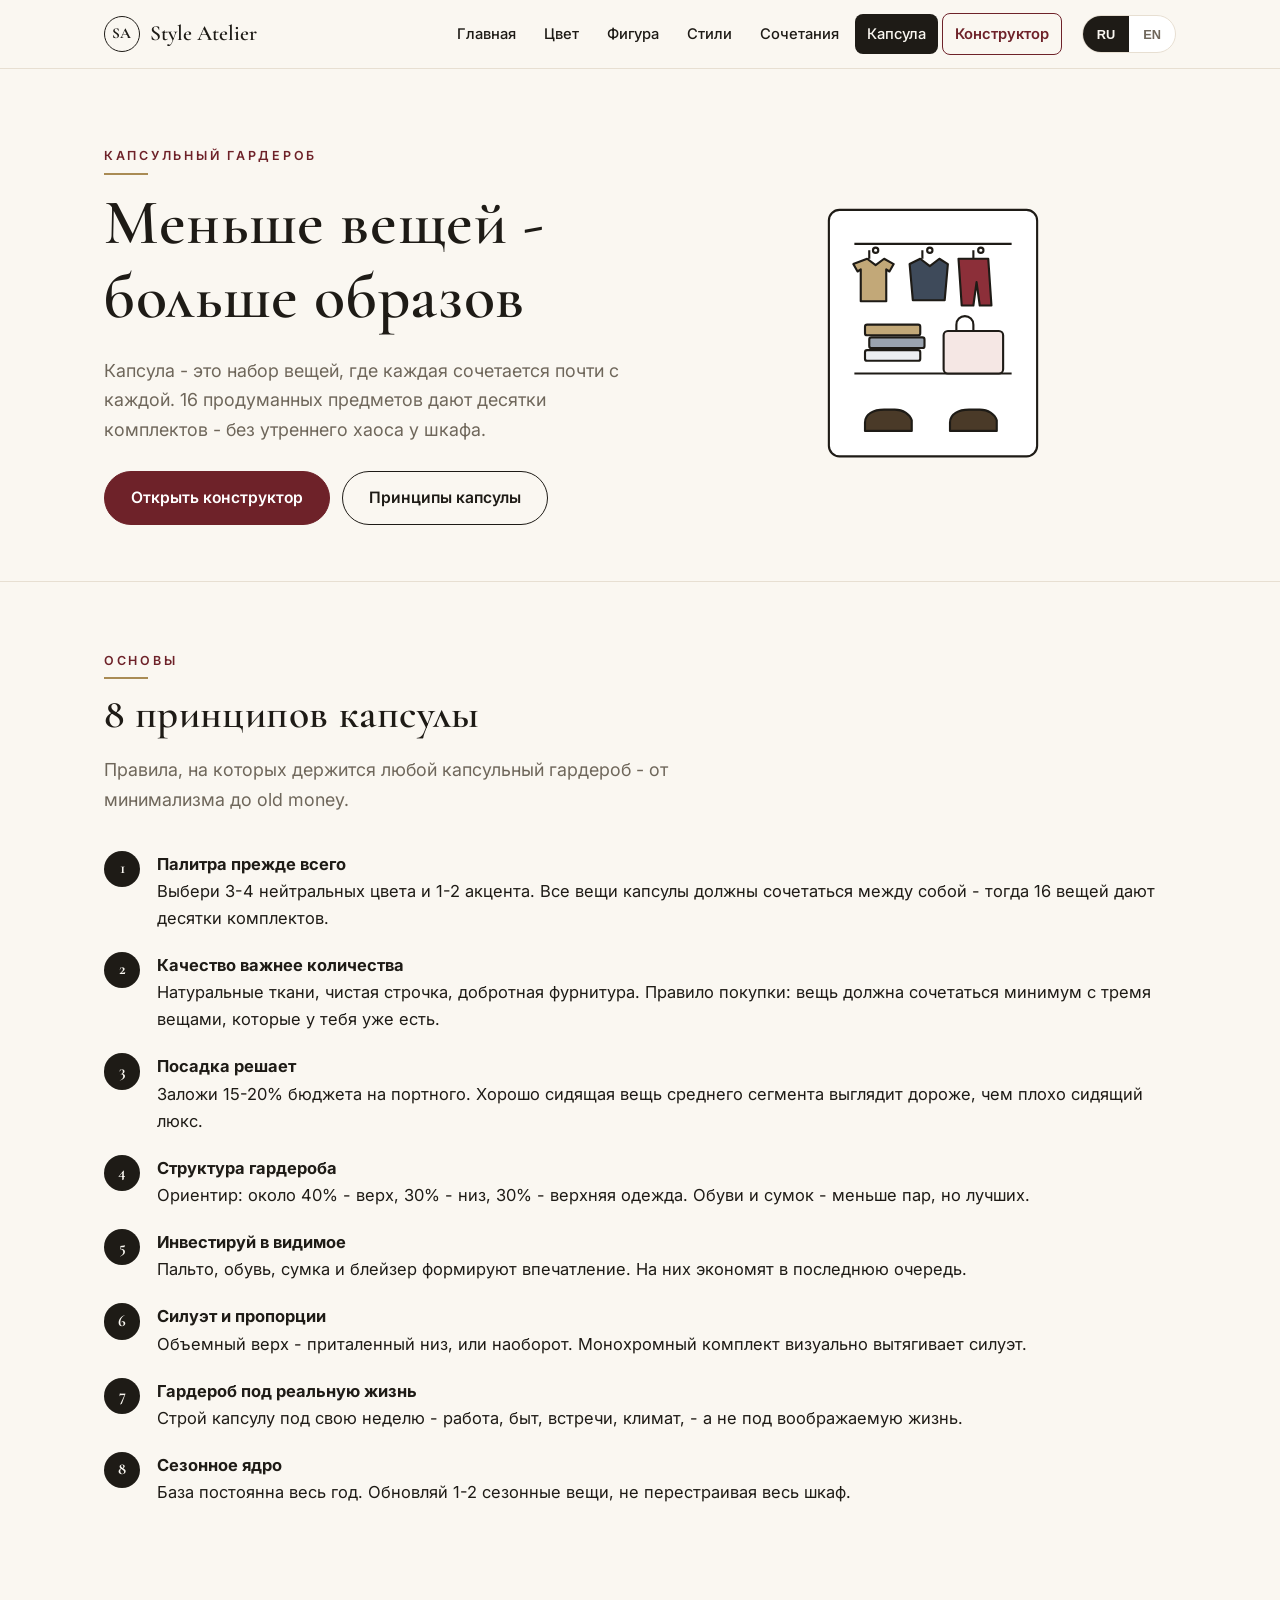
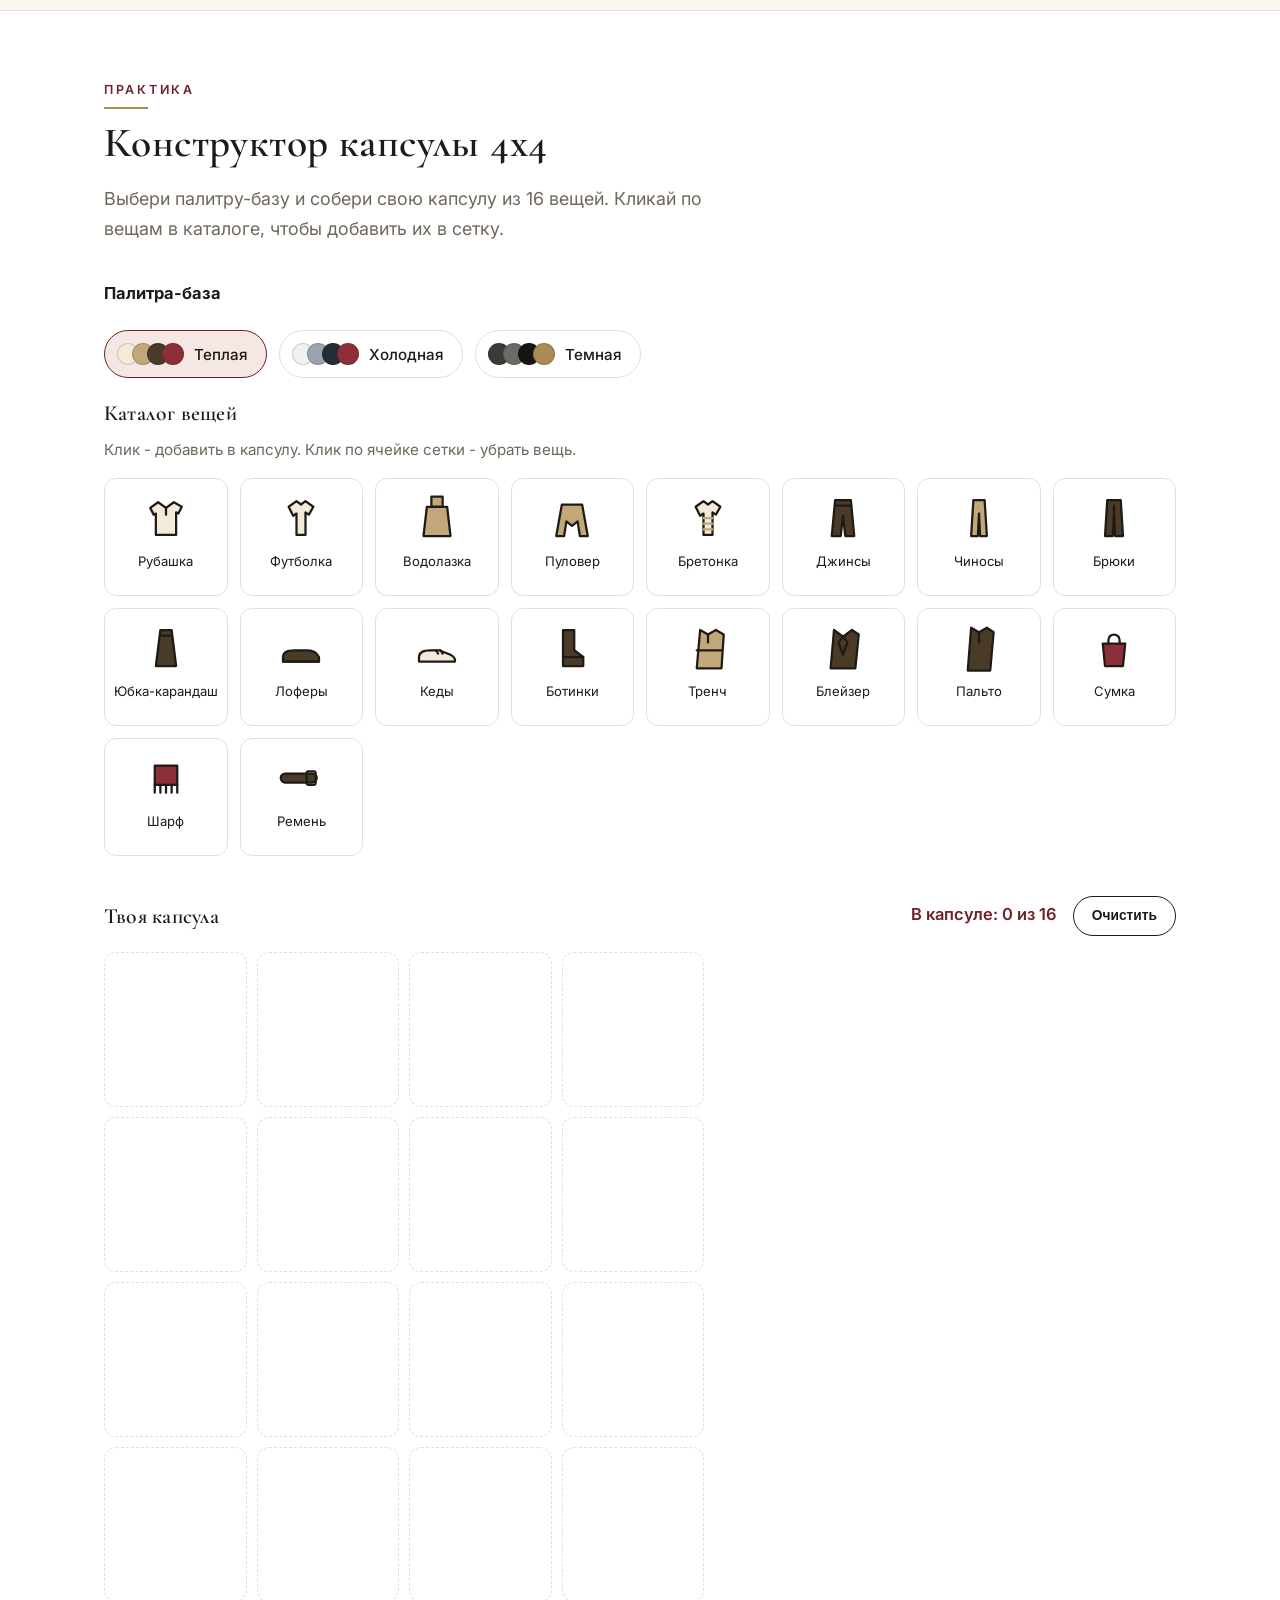
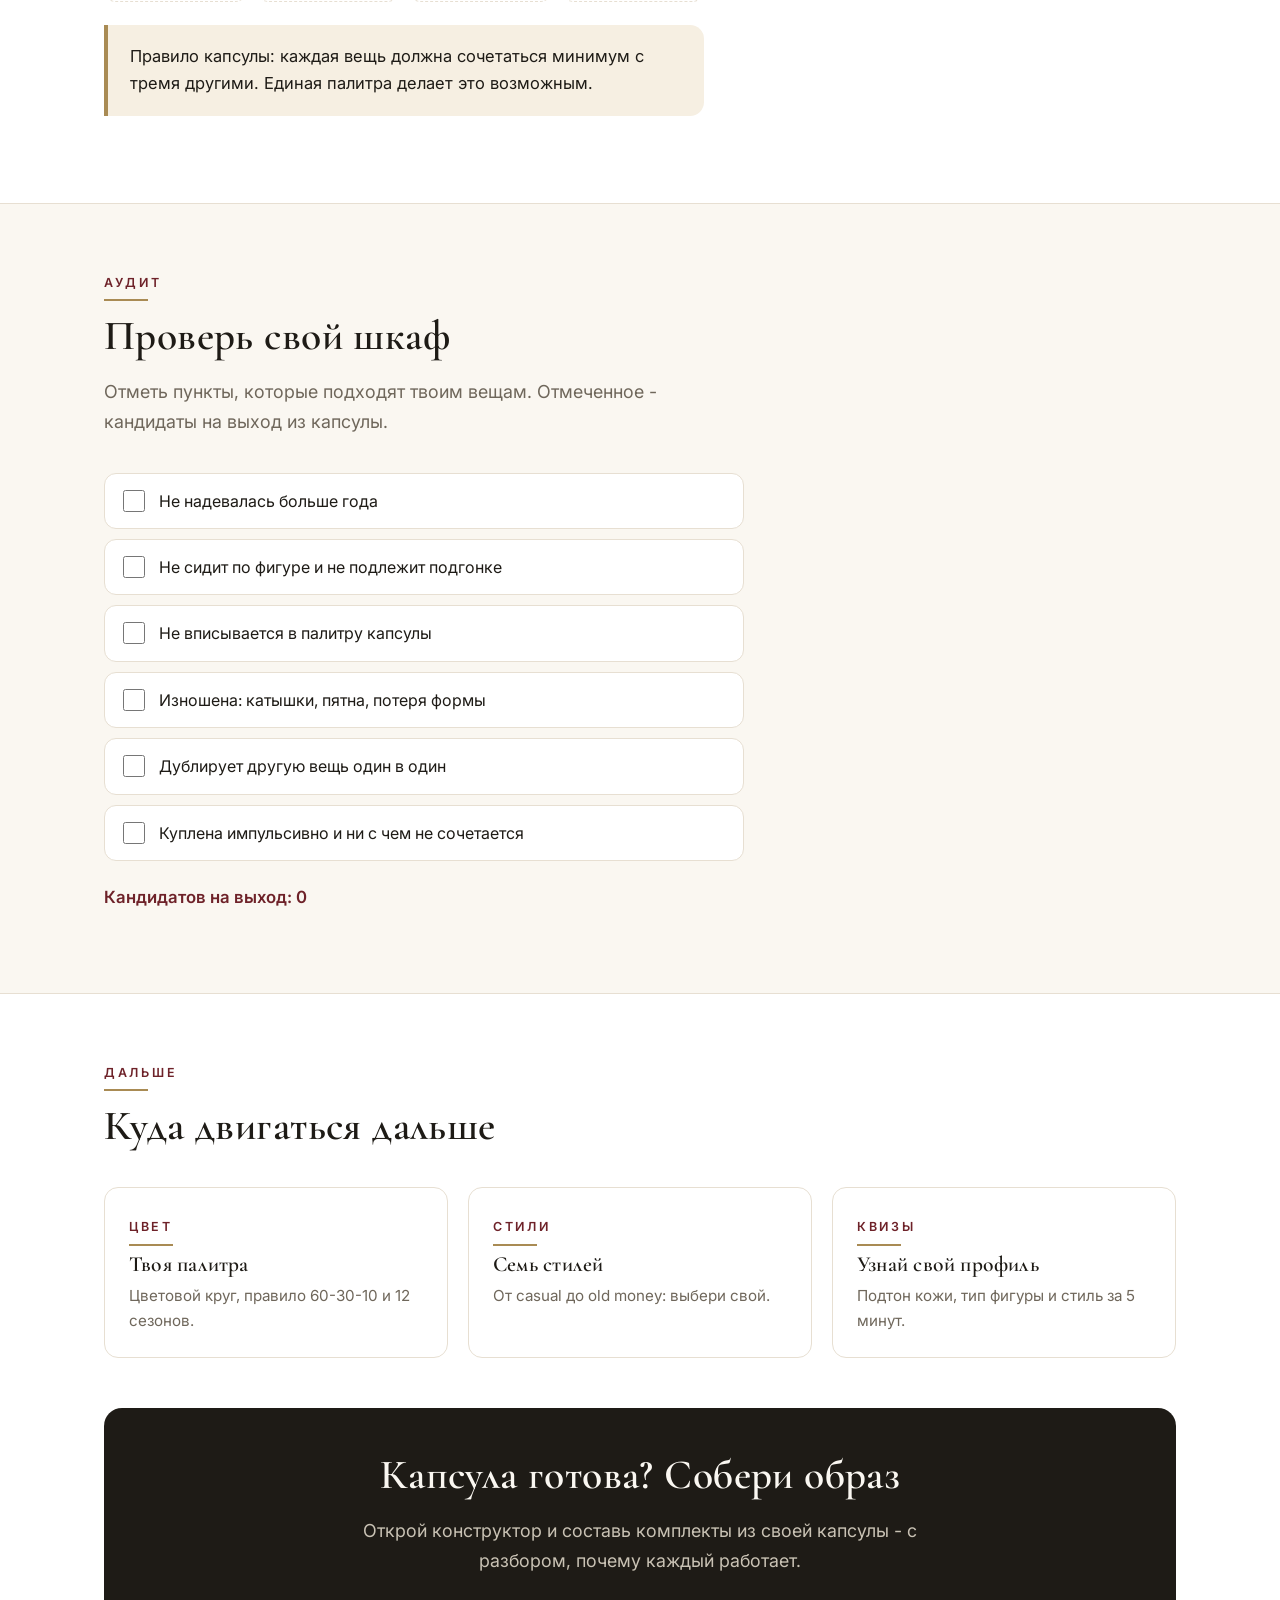
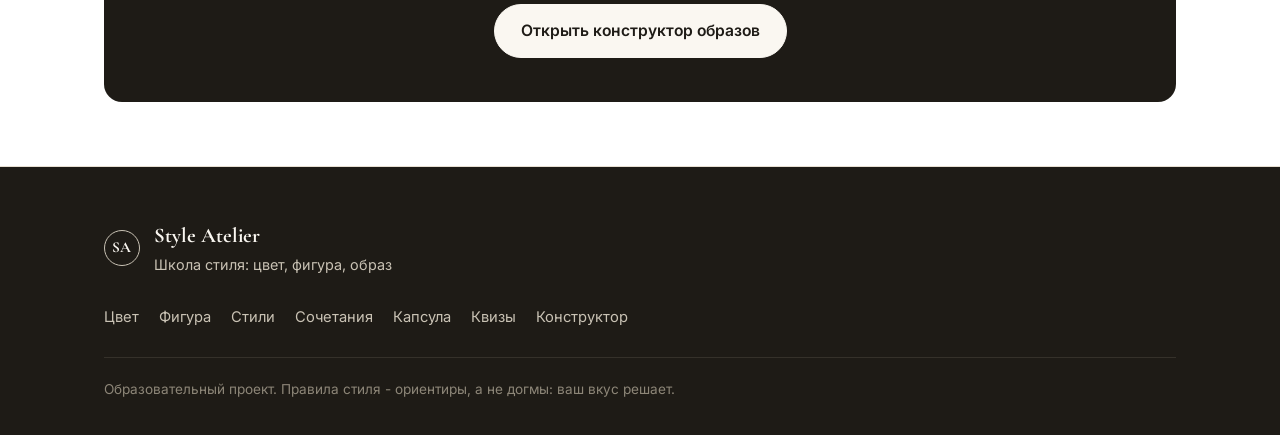
==== capsule.html @ 635bd688 "Add files via upload" ====
<!DOCTYPE html>
<html lang="ru">
<head>
<meta charset="UTF-8">
<meta name="viewport" content="width=device-width, initial-scale=1.0">
<title data-i18n="meta.title">Style Atelier - Капсульный гардероб</title>
<meta name="description" data-i18n-content="meta.desc" content="Как собрать капсульный гардероб: принципы, конструктор 4x4 и аудит шкафа. Школа стиля Style Atelier.">
<meta property="og:type" content="website">
<meta property="og:title" data-i18n-content="meta.title" content="Style Atelier - Капсульный гардероб">
<meta property="og:description" data-i18n-content="meta.desc" content="Как собрать капсульный гардероб: принципы, конструктор 4x4 и аудит шкафа. Школа стиля Style Atelier.">
<meta name="theme-color" content="#FAF7F1">
<link rel="preconnect" href="https://fonts.googleapis.com">
<link rel="preconnect" href="https://fonts.gstatic.com" crossorigin>
<link href="https://fonts.googleapis.com/css2?family=Cormorant+Garamond:ital,wght@0,400;0,500;0,600;0,700;1,400&family=Inter:wght@400;500;600&display=swap" rel="stylesheet">
<link rel="stylesheet" href="css/style.css">
<style>
main.page-capsule .cap-palettes{display:flex;gap:12px;flex-wrap:wrap;margin:1.4em 0}
main.page-capsule .pal-btn{display:flex;align-items:center;gap:10px;background:var(--paper);border:1.5px solid var(--line);border-radius:999px;padding:10px 18px 10px 12px;cursor:pointer;font-family:var(--sans);font-size:.95rem;font-weight:500;color:var(--ink);min-height:48px}
main.page-capsule .pal-btn:hover{border-color:var(--accent-ink)}
main.page-capsule .pal-btn.active{border-color:var(--accent-ink);background:var(--accent-soft)}
main.page-capsule .pal-dots{display:flex}
main.page-capsule .pal-dots i{width:22px;height:22px;border-radius:50%;border:1px solid rgba(0,0,0,.15);margin-left:-7px}
main.page-capsule .pal-dots i:first-child{margin-left:0}
main.page-capsule .cap-catalog{display:grid;grid-template-columns:repeat(auto-fill,minmax(112px,1fr));gap:12px;margin:1em 0 2.4em}
main.page-capsule .cap-item{background:var(--paper);border:1.5px solid var(--line);border-radius:12px;padding:12px 6px;display:flex;flex-direction:column;align-items:center;gap:8px;cursor:pointer;font-family:var(--sans);font-size:.82rem;line-height:1.3;color:var(--ink);min-height:118px}
main.page-capsule .cap-item:hover{border-color:var(--accent-ink);transform:translateY(-2px)}
main.page-capsule .cap-item svg{width:54px;height:54px}
main.page-capsule .cap-item.in-grid{opacity:.32;pointer-events:none}
main.page-capsule .cap-board-head{display:flex;align-items:center;justify-content:space-between;gap:16px;flex-wrap:wrap;margin-bottom:1em}
main.page-capsule .cap-board-head h3{margin:0}
main.page-capsule .cap-count{font-weight:600;color:var(--accent-ink);margin-right:12px}
main.page-capsule .cap-grid{display:grid;grid-template-columns:repeat(4,1fr);gap:10px;max-width:600px}
main.page-capsule .cap-slot{aspect-ratio:.92;border:1.5px dashed var(--line);border-radius:12px;background:var(--paper);display:flex;flex-direction:column;align-items:center;justify-content:center;gap:4px;padding:8px;cursor:default}
main.page-capsule .cap-slot.filled{border-style:solid;border-color:var(--line);cursor:pointer}
main.page-capsule .cap-slot.filled:hover{border-color:var(--accent-ink)}
main.page-capsule .cap-slot svg{width:56px;height:56px}
main.page-capsule .cap-slot .cap-name{font-size:.68rem;color:var(--muted);text-align:center;line-height:1.25}
main.page-capsule .cap-rule{margin-top:1.4em;max-width:600px}
main.page-capsule .audit-list{display:grid;gap:10px;max-width:640px;margin:1.4em 0}
main.page-capsule .audit-list label{display:flex;gap:14px;align-items:flex-start;background:var(--paper);border:1px solid var(--line);border-radius:12px;padding:14px 18px;cursor:pointer;font-size:1rem}
main.page-capsule .audit-list input{width:22px;height:22px;margin-top:2px;accent-color:var(--accent-ink);flex-shrink:0;cursor:pointer}
main.page-capsule .audit-out{font-weight:600;color:var(--accent-ink);font-size:1.05rem}
main.page-capsule .cta-band{background:var(--ink);color:var(--cream);border-radius:18px;padding:44px 36px;text-align:center;margin-top:3em}
main.page-capsule .cta-band h2{color:var(--cream)}
main.page-capsule .cta-band .lede{color:#C9C2B4;margin:0 auto 1.6em}
@media(max-width:560px){
  main.page-capsule .cap-grid{gap:8px}
  main.page-capsule .cap-slot svg{width:44px;height:44px}
}
</style>
</head>
<body>
<a class="skip-link" href="#main" data-i18n="a11y.skip">Перейти к содержимому</a>
<header class="site-header">
  <div class="wrap header-inner">
    <a class="brand" href="index.html"><span class="brand-mark">SA</span><span class="brand-name">Style Atelier</span></a>
    <nav class="main-nav" id="mainNav" data-i18n-aria="a11y.nav" aria-label="Основная навигация">
      <a href="index.html" data-i18n="nav.home">Главная</a>
      <a href="colors.html" data-i18n="nav.colors">Цвет</a>
      <a href="figure.html" data-i18n="nav.figure">Фигура</a>
      <a href="styles.html" data-i18n="nav.styles">Стили</a>
      <a href="combinations.html" data-i18n="nav.combo">Сочетания</a>
      <a href="capsule.html" data-i18n="nav.capsule" class="active">Капсула</a>
      <a href="builder.html" data-i18n="nav.builder" class="nav-cta">Конструктор</a>
    </nav>
    <div class="header-actions">
      <div class="lang-switch" role="group" data-i18n-aria="a11y.langLabel" aria-label="Выбор языка">
        <button data-lang="ru" class="active">RU</button><button data-lang="en">EN</button>
      </div>
      <button class="nav-toggle" id="navToggle" data-i18n-aria="a11y.menu" aria-label="Меню"><span></span><span></span><span></span></button>
    </div>
  </div>
</header>
<main id="main" tabindex="-1" class="page-capsule">

<section class="hero">
  <div class="wrap hero-inner">
    <div>
      <span class="eyebrow" data-i18n="hero.eyebrow">Капсульный гардероб</span>
      <h1 data-i18n="hero.title">Меньше вещей - больше образов</h1>
      <p class="lede" data-i18n="hero.lede">Капсула - это набор вещей, где каждая сочетается почти с каждой. 16 продуманных предметов дают десятки комплектов - без утреннего хаоса у шкафа.</p>
      <div class="hero-cta">
        <a class="btn btn-primary" href="builder.html" data-i18n="hero.cta1">Открыть конструктор</a>
        <a class="btn btn-ghost" href="#principles" data-i18n="hero.cta2">Принципы капсулы</a>
      </div>
    </div>
    <div class="hero-art">
      <svg viewBox="0 0 320 260" role="img" aria-labelledby="capArtT" style="width:100%;max-width:340px">
        <title id="capArtT" data-i18n="hero.art">Иллюстрация: шкаф с капсульным гардеробом</title>
        <rect x="62" y="14" width="196" height="232" rx="10" fill="#FFFFFF" stroke="#1E1B16" stroke-width="2"/>
        <line x1="86" y1="46" x2="234" y2="46" stroke="#1E1B16" stroke-width="2"/>
        <g stroke="#1E1B16" stroke-width="2" stroke-linejoin="round">
          <path d="M100 52v8m-2 0l8 6 8-6 9 5-4 7-3-2v30h-24V70l-3 2-4-7z" fill="#C2A878"/>
          <circle cx="106" cy="52" r="2.5" fill="none"/>
          <path d="M150 52v8m-2 0l9 7 9-7 8 5-3 34h-30l-3-34z" fill="#3E4A5A"/>
          <circle cx="157" cy="52" r="2.5" fill="none"/>
          <path d="M198 52v8m-14 0h28l3 44h-11l-3-22-3 22h-11z" fill="#8C2F39"/>
          <circle cx="205" cy="52" r="2.5" fill="none"/>
        </g>
        <line x1="86" y1="168" x2="234" y2="168" stroke="#1E1B16" stroke-width="2"/>
        <g stroke="#1E1B16" stroke-width="2">
          <rect x="96" y="146" width="52" height="10" rx="2" fill="#EDEFF2"/>
          <rect x="100" y="134" width="52" height="10" rx="2" fill="#9AA3AF"/>
          <rect x="96" y="122" width="52" height="10" rx="2" fill="#C2A878"/>
          <rect x="170" y="128" width="56" height="40" rx="4" fill="#F5E7E4"/>
          <path d="M182 128v-6a8 8 0 0116 0v6" fill="none"/>
        </g>
        <g stroke="#1E1B16" stroke-width="2" stroke-linejoin="round">
          <path d="M96 214c0-8 8-12 18-12h10c8 0 14 4 16 10v10H96z" fill="#4A3A28"/>
          <path d="M176 214c0-8 8-12 18-12h10c8 0 14 4 16 10v10h-44z" fill="#4A3A28"/>
        </g>
      </svg>
    </div>
  </div>
</section>

<section class="section" id="principles">
  <div class="wrap">
    <div class="section-head">
      <span class="eyebrow" data-i18n="princ.eyebrow">Основы</span>
      <h2 data-i18n="princ.title">8 принципов капсулы</h2>
      <p class="lede" data-i18n="princ.lede">Правила, на которых держится любой капсульный гардероб - от минимализма до old money.</p>
    </div>
    <ol class="steps">
      <li><strong data-i18n="p1t">Палитра прежде всего</strong><br><span data-i18n="p1d">Выбери 3-4 нейтральных цвета и 1-2 акцента. Все вещи капсулы должны сочетаться между собой - тогда 16 вещей дают десятки комплектов.</span></li>
      <li><strong data-i18n="p2t">Качество важнее количества</strong><br><span data-i18n="p2d">Натуральные ткани, чистая строчка, добротная фурнитура. Правило покупки: вещь должна сочетаться минимум с тремя вещами, которые у тебя уже есть.</span></li>
      <li><strong data-i18n="p3t">Посадка решает</strong><br><span data-i18n="p3d">Заложи 15-20% бюджета на портного. Хорошо сидящая вещь среднего сегмента выглядит дороже, чем плохо сидящий люкс.</span></li>
      <li><strong data-i18n="p4t">Структура гардероба</strong><br><span data-i18n="p4d">Ориентир: около 40% - верх, 30% - низ, 30% - верхняя одежда. Обуви и сумок - меньше пар, но лучших.</span></li>
      <li><strong data-i18n="p5t">Инвестируй в видимое</strong><br><span data-i18n="p5d">Пальто, обувь, сумка и блейзер формируют впечатление. На них экономят в последнюю очередь.</span></li>
      <li><strong data-i18n="p6t">Силуэт и пропорции</strong><br><span data-i18n="p6d">Объемный верх - приталенный низ, или наоборот. Монохромный комплект визуально вытягивает силуэт.</span></li>
      <li><strong data-i18n="p7t">Гардероб под реальную жизнь</strong><br><span data-i18n="p7d">Строй капсулу под свою неделю - работа, быт, встречи, климат, - а не под воображаемую жизнь.</span></li>
      <li><strong data-i18n="p8t">Сезонное ядро</strong><br><span data-i18n="p8d">База постоянна весь год. Обновляй 1-2 сезонные вещи, не перестраивая весь шкаф.</span></li>
    </ol>
  </div>
</section>

<section class="section alt" id="lab">
  <div class="wrap">
    <div class="section-head">
      <span class="eyebrow" data-i18n="lab.eyebrow">Практика</span>
      <h2 data-i18n="lab.title">Конструктор капсулы 4x4</h2>
      <p class="lede" data-i18n="lab.lede">Выбери палитру-базу и собери свою капсулу из 16 вещей. Кликай по вещам в каталоге, чтобы добавить их в сетку.</p>
    </div>
    <p><strong data-i18n="pal.label">Палитра-база</strong></p>
    <div class="cap-palettes" role="group" id="capPalettes">
      <button class="pal-btn active" data-pal="warm">
        <span class="pal-dots"><i style="background:#F3EAD9"></i><i style="background:#C2A878"></i><i style="background:#4A3A28"></i><i style="background:#8C2F39"></i></span>
        <span data-i18n="pal.warm">Теплая</span>
      </button>
      <button class="pal-btn" data-pal="cool">
        <span class="pal-dots"><i style="background:#F0F1F3"></i><i style="background:#9AA3AF"></i><i style="background:#232B36"></i><i style="background:#8C2F39"></i></span>
        <span data-i18n="pal.cool">Холодная</span>
      </button>
      <button class="pal-btn" data-pal="dark">
        <span class="pal-dots"><i style="background:#3A3A38"></i><i style="background:#6B6B66"></i><i style="background:#141412"></i><i style="background:#A98B54"></i></span>
        <span data-i18n="pal.dark">Темная</span>
      </button>
    </div>
    <h3 data-i18n="lab.cat">Каталог вещей</h3>
    <p class="lede" data-i18n="lab.hint" style="font-size:.95rem">Клик - добавить в капсулу. Клик по ячейке сетки - убрать вещь.</p>
    <div class="cap-catalog" id="capCatalog"></div>
    <div class="cap-board-head">
      <h3 data-i18n="lab.board">Твоя капсула</h3>
      <div>
        <span class="cap-count" id="capCount"></span>
        <button class="btn btn-ghost btn-small" id="capClear" data-i18n="lab.clear">Очистить</button>
      </div>
    </div>
    <div class="cap-grid" id="capGrid"></div>
    <div class="callout gold cap-rule">
      <p data-i18n="lab.rule">Правило капсулы: каждая вещь должна сочетаться минимум с тремя другими. Единая палитра делает это возможным.</p>
    </div>
  </div>
</section>

<section class="section" id="audit">
  <div class="wrap">
    <div class="section-head">
      <span class="eyebrow" data-i18n="audit.eyebrow">Аудит</span>
      <h2 data-i18n="audit.title">Проверь свой шкаф</h2>
      <p class="lede" data-i18n="audit.lede">Отметь пункты, которые подходят твоим вещам. Отмеченное - кандидаты на выход из капсулы.</p>
    </div>
    <div class="audit-list" id="auditList">
      <label><input type="checkbox"><span data-i18n="a1">Не надевалась больше года</span></label>
      <label><input type="checkbox"><span data-i18n="a2">Не сидит по фигуре и не подлежит подгонке</span></label>
      <label><input type="checkbox"><span data-i18n="a3">Не вписывается в палитру капсулы</span></label>
      <label><input type="checkbox"><span data-i18n="a4">Изношена: катышки, пятна, потеря формы</span></label>
      <label><input type="checkbox"><span data-i18n="a5">Дублирует другую вещь один в один</span></label>
      <label><input type="checkbox"><span data-i18n="a6">Куплена импульсивно и ни с чем не сочетается</span></label>
    </div>
    <p class="audit-out" id="auditOut"></p>
  </div>
</section>

<section class="section alt">
  <div class="wrap">
    <div class="section-head">
      <span class="eyebrow" data-i18n="next.eyebrow">Дальше</span>
      <h2 data-i18n="next.title">Куда двигаться дальше</h2>
    </div>
    <div class="next-steps">
      <a class="next-card" href="colors.html">
        <span class="eyebrow" data-i18n="n1e">Цвет</span>
        <h3 data-i18n="n1t">Твоя палитра</h3>
        <p data-i18n="n1d">Цветовой круг, правило 60-30-10 и 12 сезонов.</p>
      </a>
      <a class="next-card" href="styles.html">
        <span class="eyebrow" data-i18n="n2e">Стили</span>
        <h3 data-i18n="n2t">Семь стилей</h3>
        <p data-i18n="n2d">От casual до old money: выбери свой.</p>
      </a>
      <a class="next-card" href="quiz.html">
        <span class="eyebrow" data-i18n="n3e">Квизы</span>
        <h3 data-i18n="n3t">Узнай свой профиль</h3>
        <p data-i18n="n3d">Подтон кожи, тип фигуры и стиль за 5 минут.</p>
      </a>
    </div>
    <div class="cta-band">
      <h2 data-i18n="cta.title">Капсула готова? Собери образ</h2>
      <p class="lede" data-i18n="cta.lede">Открой конструктор и составь комплекты из своей капсулы - с разбором, почему каждый работает.</p>
      <a class="btn btn-light" href="builder.html" data-i18n="cta.btn">Открыть конструктор образов</a>
    </div>
  </div>
</section>

</main>
<footer class="site-footer">
  <div class="wrap footer-inner">
    <div class="footer-brand"><span class="brand-mark">SA</span><div><strong>Style Atelier</strong><p data-i18n="footer.tag">Школа стиля: цвет, фигура, образ</p></div></div>
    <nav class="footer-nav" data-i18n-aria="a11y.navFooter" aria-label="Дополнительная навигация">
      <a href="colors.html" data-i18n="nav.colors">Цвет</a>
      <a href="figure.html" data-i18n="nav.figure">Фигура</a>
      <a href="styles.html" data-i18n="nav.styles">Стили</a>
      <a href="combinations.html" data-i18n="nav.combo">Сочетания</a>
      <a href="capsule.html" data-i18n="nav.capsule" class="active">Капсула</a>
      <a href="quiz.html" data-i18n="nav.quiz">Квизы</a>
      <a href="builder.html" data-i18n="nav.builder">Конструктор</a>
    </nav>
    <p class="footer-note" data-i18n="footer.note">Образовательный проект. Правила стиля - ориентиры, а не догмы: ваш вкус решает.</p>
  </div>
</footer>
<script>
window.LANG = {
ru: {
  "a11y.skip": "Перейти к содержимому", "a11y.nav": "Основная навигация", "a11y.navFooter": "Дополнительная навигация",
  "a11y.langLabel": "Выбор языка", "a11y.menu": "Меню",
  "meta.title": "Style Atelier - Капсульный гардероб",
  "meta.desc": "Как собрать капсульный гардероб: принципы, конструктор 4x4 и аудит шкафа. Школа стиля Style Atelier.",
  "nav.home": "Главная", "nav.colors": "Цвет", "nav.figure": "Фигура", "nav.styles": "Стили",
  "nav.combo": "Сочетания", "nav.capsule": "Капсула", "nav.quiz": "Квизы", "nav.builder": "Конструктор",
  "footer.tag": "Школа стиля: цвет, фигура, образ",
  "footer.note": "Образовательный проект. Правила стиля - ориентиры, а не догмы: ваш вкус решает.",
  "hero.eyebrow": "Капсульный гардероб",
  "hero.title": "Меньше вещей - больше образов",
  "hero.lede": "Капсула - это набор вещей, где каждая сочетается почти с каждой. 16 продуманных предметов дают десятки комплектов - без утреннего хаоса у шкафа.",
  "hero.cta1": "Открыть конструктор",
  "hero.cta2": "Принципы капсулы",
  "hero.art": "Иллюстрация: шкаф с капсульным гардеробом",
  "princ.eyebrow": "Основы",
  "princ.title": "8 принципов капсулы",
  "princ.lede": "Правила, на которых держится любой капсульный гардероб - от минимализма до old money.",
  "p1t": "Палитра прежде всего",
  "p1d": "Выбери 3-4 нейтральных цвета и 1-2 акцента. Все вещи капсулы должны сочетаться между собой - тогда 16 вещей дают десятки комплектов.",
  "p2t": "Качество важнее количества",
  "p2d": "Натуральные ткани, чистая строчка, добротная фурнитура. Правило покупки: вещь должна сочетаться минимум с тремя вещами, которые у тебя уже есть.",
  "p3t": "Посадка решает",
  "p3d": "Заложи 15-20% бюджета на портного. Хорошо сидящая вещь среднего сегмента выглядит дороже, чем плохо сидящий люкс.",
  "p4t": "Структура гардероба",
  "p4d": "Ориентир: около 40% - верх, 30% - низ, 30% - верхняя одежда. Обуви и сумок - меньше пар, но лучших.",
  "p5t": "Инвестируй в видимое",
  "p5d": "Пальто, обувь, сумка и блейзер формируют впечатление. На них экономят в последнюю очередь.",
  "p6t": "Силуэт и пропорции",
  "p6d": "Объемный верх - приталенный низ, или наоборот. Монохромный комплект визуально вытягивает силуэт.",
  "p7t": "Гардероб под реальную жизнь",
  "p7d": "Строй капсулу под свою неделю - работа, быт, встречи, климат, - а не под воображаемую жизнь.",
  "p8t": "Сезонное ядро",
  "p8d": "База постоянна весь год. Обновляй 1-2 сезонные вещи, не перестраивая весь шкаф.",
  "lab.eyebrow": "Практика",
  "lab.title": "Конструктор капсулы 4x4",
  "lab.lede": "Выбери палитру-базу и собери свою капсулу из 16 вещей. Кликай по вещам в каталоге, чтобы добавить их в сетку.",
  "pal.label": "Палитра-база",
  "pal.warm": "Теплая", "pal.cool": "Холодная", "pal.dark": "Темная",
  "lab.cat": "Каталог вещей",
  "lab.hint": "Клик - добавить в капсулу. Клик по ячейке сетки - убрать вещь.",
  "cap.i.shirt": "Рубашка", "cap.i.tshirt": "Футболка", "cap.i.turtle": "Водолазка",
  "cap.i.sweater": "Пуловер", "cap.i.breton": "Бретонка", "cap.i.jeans": "Джинсы",
  "cap.i.chinos": "Чиносы", "cap.i.trousers": "Брюки", "cap.i.skirt": "Юбка-карандаш",
  "cap.i.loafers": "Лоферы", "cap.i.sneakers": "Кеды", "cap.i.boots": "Ботинки",
  "cap.i.trench": "Тренч", "cap.i.blazer": "Блейзер", "cap.i.coat": "Пальто",
  "cap.i.bag": "Сумка", "cap.i.scarf": "Шарф", "cap.i.belt": "Ремень",
  "lab.board": "Твоя капсула",
  "lab.count": "В капсуле: {n} из 16",
  "lab.clear": "Очистить",
  "lab.full": "Капсула заполнена: 16 вещей. Убери что-то, чтобы добавить новое.",
  "lab.rule": "Правило капсулы: каждая вещь должна сочетаться минимум с тремя другими. Единая палитра делает это возможным.",
  "audit.eyebrow": "Аудит",
  "audit.title": "Проверь свой шкаф",
  "audit.lede": "Отметь пункты, которые подходят твоим вещам. Отмеченное - кандидаты на выход из капсулы.",
  "a1": "Не надевалась больше года",
  "a2": "Не сидит по фигуре и не подлежит подгонке",
  "a3": "Не вписывается в палитру капсулы",
  "a4": "Изношена: катышки, пятна, потеря формы",
  "a5": "Дублирует другую вещь один в один",
  "a6": "Куплена импульсивно и ни с чем не сочетается",
  "audit.out": "Кандидатов на выход: {n}",
  "next.eyebrow": "Дальше",
  "next.title": "Куда двигаться дальше",
  "n1e": "Цвет", "n1t": "Твоя палитра", "n1d": "Цветовой круг, правило 60-30-10 и 12 сезонов.",
  "n2e": "Стили", "n2t": "Семь стилей", "n2d": "От casual до old money: выбери свой.",
  "n3e": "Квизы", "n3t": "Узнай свой профиль", "n3d": "Подтон кожи, тип фигуры и стиль за 5 минут.",
  "cta.title": "Капсула готова? Собери образ",
  "cta.lede": "Открой конструктор и составь комплекты из своей капсулы - с разбором, почему каждый работает.",
  "cta.btn": "Открыть конструктор образов"
},
en: {
  "a11y.skip": "Skip to content", "a11y.nav": "Main navigation", "a11y.navFooter": "Footer navigation",
  "a11y.langLabel": "Language selection", "a11y.menu": "Menu",
  "meta.title": "Style Atelier - Capsule Wardrobe",
  "meta.desc": "How to build a capsule wardrobe: principles, a 4x4 builder and a closet audit. Style Atelier school of style.",
  "nav.home": "Home", "nav.colors": "Color", "nav.figure": "Figure", "nav.styles": "Styles",
  "nav.combo": "Combinations", "nav.capsule": "Capsule", "nav.quiz": "Quizzes", "nav.builder": "Builder",
  "footer.tag": "The school of style: color, figure, outfit",
  "footer.note": "An educational project. Style rules are guidelines, not dogma: your taste decides.",
  "hero.eyebrow": "Capsule wardrobe",
  "hero.title": "Fewer pieces, more outfits",
  "hero.lede": "A capsule is a set of pieces where almost everything goes with everything. 16 well-chosen items create dozens of outfits - no more morning chaos in front of the closet.",
  "hero.cta1": "Open the builder",
  "hero.cta2": "Capsule principles",
  "hero.art": "Illustration: a closet with a capsule wardrobe",
  "princ.eyebrow": "Basics",
  "princ.title": "8 capsule principles",
  "princ.lede": "The rules behind every capsule wardrobe - from minimalism to old money.",
  "p1t": "Palette first",
  "p1d": "Pick 3-4 neutrals and 1-2 accents. Every piece should work with the rest - then 16 items make dozens of outfits.",
  "p2t": "Quality over quantity",
  "p2d": "Natural fabrics, clean stitching, solid hardware. The buying rule: a piece must match at least three things you already own.",
  "p3t": "Fit decides",
  "p3d": "Keep 15-20% of your budget for a tailor. A well-fitting mid-range piece looks more expensive than an ill-fitting luxury one.",
  "p4t": "Wardrobe structure",
  "p4d": "A guide: about 40% tops, 30% bottoms, 30% outerwear. Fewer pairs of shoes and bags, but the best ones.",
  "p5t": "Invest in the visible",
  "p5d": "Coat, shoes, bag and blazer shape the impression. Save on them last.",
  "p6t": "Silhouette and proportion",
  "p6d": "Voluminous top with a fitted bottom, or the reverse. A monochrome outfit visually elongates the silhouette.",
  "p7t": "Dress your real life",
  "p7d": "Build the capsule around your week - work, errands, meetings, climate - not an imaginary life.",
  "p8t": "Seasonal core",
  "p8d": "The base stays all year round. Refresh 1-2 seasonal pieces without rebuilding the closet.",
  "lab.eyebrow": "Practice",
  "lab.title": "Capsule builder 4x4",
  "lab.lede": "Pick a base palette and build your 16-piece capsule. Click items in the catalog to add them to the grid.",
  "pal.label": "Base palette",
  "pal.warm": "Warm", "pal.cool": "Cool", "pal.dark": "Dark",
  "lab.cat": "Item catalog",
  "lab.hint": "Click to add to the capsule. Click a grid cell to remove an item.",
  "cap.i.shirt": "Shirt", "cap.i.tshirt": "T-shirt", "cap.i.turtle": "Turtleneck",
  "cap.i.sweater": "Sweater", "cap.i.breton": "Breton top", "cap.i.jeans": "Jeans",
  "cap.i.chinos": "Chinos", "cap.i.trousers": "Trousers", "cap.i.skirt": "Pencil skirt",
  "cap.i.loafers": "Loafers", "cap.i.sneakers": "Sneakers", "cap.i.boots": "Boots",
  "cap.i.trench": "Trench", "cap.i.blazer": "Blazer", "cap.i.coat": "Coat",
  "cap.i.bag": "Bag", "cap.i.scarf": "Scarf", "cap.i.belt": "Belt",
  "lab.board": "Your capsule",
  "lab.count": "In the capsule: {n} of 16",
  "lab.clear": "Clear",
  "lab.full": "Capsule is full: 16 pieces. Remove something to add a new one.",
  "lab.rule": "The capsule rule: every piece should match at least three others. One shared palette makes it possible.",
  "audit.eyebrow": "Audit",
  "audit.title": "Audit your closet",
  "audit.lede": "Tick the items that apply. Ticked pieces are candidates to leave the capsule.",
  "a1": "Not worn for over a year",
  "a2": "Does not fit and cannot be tailored",
  "a3": "Does not fit the capsule palette",
  "a4": "Worn out: pilling, stains, lost shape",
  "a5": "Duplicates another piece exactly",
  "a6": "An impulse buy that matches nothing",
  "audit.out": "Candidates to let go: {n}",
  "next.eyebrow": "Next",
  "next.title": "Where to go next",
  "n1e": "Color", "n1t": "Your palette", "n1d": "Color wheel, the 60-30-10 rule and 12 seasons.",
  "n2e": "Styles", "n2t": "Seven styles", "n2d": "From casual to old money: find yours.",
  "n3e": "Quizzes", "n3t": "Discover your profile", "n3d": "Skin undertone, body type and style in 5 minutes.",
  "cta.title": "Capsule ready? Build an outfit",
  "cta.lede": "Open the builder and compose outfits from your capsule - with notes on why each one works.",
  "cta.btn": "Open the outfit builder"
}
};
</script>
<script src="js/common.js"></script>
<script>
(function(){
"use strict";
var INK = "#1E1B16";
var ICONS = {
  shirt: '<path d="M17 10l7 5 7-5 7 4-3 6-2-1v20H15V20l-2 1-3-6z"/><path d="M24 15v6" fill="none"/>',
  tshirt: '<path d="M13 14l7-5 4 3 4-3 7 5-4 7-3-2v20H20V20l-3 2z"/>',
  turtle: '<path d="M19 5h10v9H19z"/><path d="M15 14h18l3 26H12z"/>',
  sweater: '<path d="M15 12h18l5 28h-7l-2-13-5 4-5-4-2 13h-7z"/>',
  breton: '<path d="M13 14l7-5 4 3 4-3 7 5-4 7-3-2v20H20V20l-3 2z"/><g fill="none" stroke="var(--gf2)" stroke-width="2"><path d="M20 24h8M20 29h8M20 34h8"/></g>',
  jeans: '<path d="M17 8h14l3 32h-8l-2-18-2 18h-8z"/><path d="M17 13h14" fill="none"/>',
  chinos: '<path d="M19 8h10l2 32h-6l-1-20-1 20h-6z"/>',
  trousers: '<path d="M18 8h12l2 32h-7l-1-20-1 20h-7z"/><path d="M24 13v24" fill="none"/>',
  skirt: '<path d="M19 8h10l4 32H15z"/><path d="M19 13h10" fill="none"/>',
  loafers: '<path d="M8 32c0-4 4-6 10-6h12c4 0 8 2 10 6v4H8z"/><path d="M8 36h32" fill="none"/>',
  sneakers: '<path d="M8 32c0-4 4-6 10-6h8l10 4c2 1 4 3 4 5v1H8z"/><path d="M23 26l2 3M27 26l2 3" fill="none"/>',
  boots: '<path d="M16 8h10v18l8 6v8H16z"/><path d="M16 32h18" fill="none"/>',
  trench: '<path d="M17 8l7 4 7-4 7 4-2 30H14z"/><path d="M14 26h22M24 12v7" fill="none"/>',
  blazer: '<path d="M16 8l8 6 8-6 6 4-3 30H13z"/><path d="M24 14l-4 5 4 11 4-11z" fill="none"/>',
  coat: '<path d="M17 6l7 4 7-4 6 4-3 34H14z"/><path d="M24 10v9" fill="none"/>',
  bag: '<path d="M14 20h20l-2 20H16z"/><path d="M19 20v-3a5 5 0 0110 0v3" fill="none"/>',
  scarf: '<path d="M14 13h20v17H14z"/><path d="M14 30v7M19 30v7M24 30v7M29 30v7M34 30v7" fill="none"/>',
  belt: '<rect x="6" y="20" width="32" height="8" rx="4"/><rect x="29" y="18" width="8" height="12" rx="1.5" fill="none"/>'
};
var ITEMS = [
  {id:"shirt", tone:"n1"}, {id:"tshirt", tone:"n1"}, {id:"turtle", tone:"n2"},
  {id:"sweater", tone:"n2"}, {id:"breton", tone:"n1"}, {id:"jeans", tone:"n3"},
  {id:"chinos", tone:"n2"}, {id:"trousers", tone:"n3"}, {id:"skirt", tone:"n3"},
  {id:"loafers", tone:"n3"}, {id:"sneakers", tone:"n1"}, {id:"boots", tone:"n3"},
  {id:"trench", tone:"n2"}, {id:"blazer", tone:"n3"}, {id:"coat", tone:"n3"},
  {id:"bag", tone:"acc"}, {id:"scarf", tone:"acc"}, {id:"belt", tone:"n3"}
];
var PALETTES = {
  warm: {n1:"#F3EAD9", n2:"#C2A878", n3:"#4A3A28", acc:"#8C2F39"},
  cool: {n1:"#F0F1F3", n2:"#9AA3AF", n3:"#232B36", acc:"#8C2F39"},
  dark: {n1:"#3A3A38", n2:"#6B6B66", n3:"#141412", acc:"#A98B54"}
};
var palette = "warm";
var slots = new Array(16).fill(null);
var catalogEl = document.getElementById("capCatalog");
var gridEl = document.getElementById("capGrid");
var countEl = document.getElementById("capCount");

function iconSVG(item){
  var pal = PALETTES[palette];
  var gf = pal[item.tone];
  var gf2 = (item.tone === "n1") ? pal.n2 : pal.n1;
  return '<svg viewBox="0 0 48 48" aria-hidden="true" style="--gf:' + gf + ';--gf2:' + gf2 + '">' +
    '<g fill="var(--gf)" stroke="' + INK + '" stroke-width="2" stroke-linejoin="round" stroke-linecap="round">' +
    ICONS[item.id] + '</g></svg>';
}
function inGrid(id){ return slots.indexOf(id) !== -1; }
function renderCatalog(){
  var lang = SA.getLang();
  catalogEl.innerHTML = "";
  ITEMS.forEach(function(item){
    var b = document.createElement("button");
    b.type = "button";
    b.className = "cap-item" + (inGrid(item.id) ? " in-grid" : "");
    b.setAttribute("aria-label", SA.t("cap.i." + item.id, lang));
    b.innerHTML = iconSVG(item) + "<span>" + SA.esc(SA.t("cap.i." + item.id, lang)) + "</span>";
    b.addEventListener("click", function(){ addItem(item.id); });
    catalogEl.appendChild(b);
  });
}
function renderGrid(){
  var lang = SA.getLang();
  gridEl.innerHTML = "";
  slots.forEach(function(id, i){
    var d = document.createElement("div");
    d.className = "cap-slot" + (id ? " filled" : "");
    if(id){
      var item = ITEMS.filter(function(x){ return x.id === id; })[0];
      d.innerHTML = iconSVG(item) + '<span class="cap-name">' + SA.esc(SA.t("cap.i." + id, lang)) + "</span>";
      d.setAttribute("role", "button");
      d.setAttribute("tabindex", "0");
      d.setAttribute("aria-label", SA.t("cap.i." + id, lang));
      var rm = function(){ slots[i] = null; renderAll(); };
      d.addEventListener("click", rm);
      d.addEventListener("keydown", function(e){ if(e.key === "Enter" || e.key === " "){ e.preventDefault(); rm(); } });
    }
    gridEl.appendChild(d);
  });
  var n = slots.filter(Boolean).length;
  countEl.textContent = SA.t("lab.count", lang).replace("{n}", n);
}
function addItem(id){
  var empty = slots.indexOf(null);
  if(empty === -1){
    countEl.textContent = SA.t("lab.full", SA.getLang());
    return;
  }
  slots[empty] = id;
  renderAll();
}
function renderAll(){ renderCatalog(); renderGrid(); }
document.getElementById("capPalettes").addEventListener("click", function(e){
  var b = e.target.closest(".pal-btn");
  if(!b) return;
  palette = b.getAttribute("data-pal");
  this.querySelectorAll(".pal-btn").forEach(function(x){ x.classList.toggle("active", x === b); });
  renderAll();
});
document.getElementById("capClear").addEventListener("click", function(){
  slots = new Array(16).fill(null);
  renderAll();
});
function renderAudit(){
  var n = document.querySelectorAll("#auditList input:checked").length;
  document.getElementById("auditOut").textContent = SA.t("audit.out", SA.getLang()).replace("{n}", n);
}
document.getElementById("auditList").addEventListener("change", renderAudit);
document.addEventListener("sa:lang", function(){ renderAll(); renderAudit(); });
document.addEventListener("DOMContentLoaded", function(){ renderAll(); renderAudit(); });
})();
</script>
</body>
</html>
---- css/style.css ----
/* Style Atelier - design system v1 */
:root{
  --cream:#FAF7F1; --paper:#FFFFFF; --ink:#1E1B16; --muted:#6F675B;
  --line:#E7DFD2; --accent:#8C2F39; --accent-soft:#F5E7E4; --accent-ink:#6E2229;
  --gold:#A98B54; --gold-ink:#7A5F33; --sage:#7D8A6F; --sage-ink:#5A6B4C; --sage-soft:#E9EDE2; --slate:#3E4A5A; --slate-soft:#E6EAF0;
  --serif:'Cormorant Garamond',Georgia,'Times New Roman',serif;
  --sans:'Inter',system-ui,-apple-system,'Segoe UI',Roboto,sans-serif;
  --radius:14px; --shadow:0 10px 30px rgba(30,27,22,.07);
  --wrap:1120px;
}
*{box-sizing:border-box;margin:0;padding:0}
html{scroll-behavior:smooth}
body{font-family:var(--sans);background:var(--cream);color:var(--ink);font-size:16.5px;line-height:1.65;-webkit-font-smoothing:antialiased}
img,svg{max-width:100%;height:auto;display:block}
a{color:var(--accent-ink)}
::selection{background:var(--accent);color:#fff}
.wrap{max-width:var(--wrap);margin:0 auto;padding:0 24px}
h1,h2,h3,.serif{font-family:var(--serif);font-weight:600;line-height:1.15;letter-spacing:.01em}
h1{font-size:clamp(2.4rem,5.2vw,4rem)}
h2{font-size:clamp(1.8rem,3.4vw,2.6rem);margin-bottom:.4em}
h3{font-size:1.35rem;margin-bottom:.5em}
p{margin-bottom:1em}
.lede{font-size:1.12rem;color:var(--muted);max-width:640px}
.eyebrow{display:inline-block;font-size:.78rem;font-weight:600;letter-spacing:.22em;text-transform:uppercase;color:var(--accent-ink);margin-bottom:.9em}
.eyebrow::after{content:"";display:block;height:2px;width:44px;background:var(--gold);margin-top:.5em}

/* Header */
.site-header{position:sticky;top:0;z-index:50;background:rgba(250,247,241,.92);backdrop-filter:blur(10px);border-bottom:1px solid var(--line)}
.header-inner{display:flex;align-items:center;gap:20px;height:68px}
.brand{display:flex;align-items:center;gap:10px;text-decoration:none;color:var(--ink);margin-right:auto}
.brand-mark{width:36px;height:36px;border:1.5px solid var(--ink);border-radius:50%;display:grid;place-items:center;font-family:var(--serif);font-weight:700;font-size:.95rem;letter-spacing:.05em}
.brand-name{font-family:var(--serif);font-size:1.35rem;font-weight:600}
.main-nav{display:flex;gap:4px;align-items:center}
.main-nav a{text-decoration:none;color:var(--ink);font-size:.92rem;font-weight:500;padding:8px 12px;border-radius:8px;white-space:nowrap}
.main-nav a:hover{background:var(--accent-soft)}
.main-nav a.active{background:var(--ink);color:var(--cream)}
.nav-cta{border:1.5px solid var(--accent-ink);color:var(--accent-ink)!important;font-weight:600!important}
.nav-cta:hover{background:var(--accent-ink)!important;color:#fff!important}
.nav-cta.active{background:var(--accent-ink)!important;color:#fff!important}
.header-actions{display:flex;align-items:center;gap:10px}
.lang-switch{display:flex;border:1px solid var(--line);border-radius:999px;overflow:hidden;background:var(--paper)}
.lang-switch button{border:0;background:transparent;padding:8px 14px;font-size:.8rem;font-weight:600;cursor:pointer;color:var(--muted);min-height:36px}
.lang-switch button.active{background:var(--ink);color:var(--cream)}
.nav-toggle{display:none;background:none;border:1px solid var(--line);border-radius:8px;width:44px;height:44px;cursor:pointer;flex-direction:column;gap:5px;align-items:center;justify-content:center}
.nav-toggle span{width:20px;height:2px;background:var(--ink);display:block}

/* Hero */
.hero{padding:72px 0 56px;border-bottom:1px solid var(--line);position:relative;overflow:hidden}
.hero-inner{display:grid;grid-template-columns:1.05fr .95fr;gap:48px;align-items:center}
.hero h1{margin-bottom:.35em}
.hero-cta{display:flex;gap:12px;flex-wrap:wrap;margin-top:1.6em}
.hero-art{display:flex;justify-content:center}

/* Sections */
.section{padding:64px 0}
.section.alt{background:var(--paper);border-top:1px solid var(--line);border-bottom:1px solid var(--line)}
.section.dark{background:var(--ink);color:var(--cream)}
.section.dark .lede{color:#C9C2B4}
.section.dark .eyebrow{color:var(--gold)}
.section-head{margin-bottom:2.2em;max-width:760px}
.card-grid{display:grid;grid-template-columns:repeat(3,1fr);gap:20px}
.card-grid.two{grid-template-columns:repeat(2,1fr)}
.card{background:var(--paper);border:1px solid var(--line);border-radius:var(--radius);padding:26px;box-shadow:var(--shadow)}
.card h3{margin-bottom:.4em}
.card p:last-child{margin-bottom:0}
.card .icon{font-family:var(--serif);font-size:1.8rem;color:var(--gold-ink);margin-bottom:.4em}

/* Rule cards */
.rule-card{background:var(--paper);border:1px solid var(--line);border-radius:var(--radius);padding:26px;margin-bottom:18px;box-shadow:var(--shadow)}
.rule-card h3{font-size:1.45rem}
.rule-card p{margin-bottom:.7em;font-size:1rem}
.rule-card p:last-child{margin-bottom:0}
.rule-do strong{color:var(--sage-ink)}
.rule-why strong{color:var(--slate)}
.rule-avoid strong{color:var(--accent-ink)}
.rule-ex strong{color:var(--gold-ink)}
.rule-tag{display:inline-block;font-size:.72rem;font-weight:600;letter-spacing:.14em;text-transform:uppercase;background:var(--accent-soft);color:var(--accent-ink);border-radius:999px;padding:4px 12px;margin-bottom:.8em}

/* Do / Don't */
.do-dont{display:grid;grid-template-columns:1fr 1fr;gap:20px;margin:1.4em 0}
.do-dont>div{border-radius:var(--radius);padding:22px 24px}
.do-dont .do{background:var(--sage-soft);border:1px solid #D5DCC9}
.do-dont .dont{background:var(--accent-soft);border:1px solid #E7CFCB}
.do-dont h4{font-family:var(--serif);font-size:1.2rem;margin-bottom:.6em}
.do-dont ul{list-style:none}
.do-dont li{margin-bottom:.55em;padding-left:1.6em;position:relative}
.do-dont .do li::before{content:"+";position:absolute;left:0;color:var(--sage-ink);font-weight:700}
.do-dont .dont li::before{content:"-";position:absolute;left:0;color:var(--accent-ink);font-weight:700}

/* Swatches */
.swatches{display:flex;flex-wrap:wrap;gap:14px;margin:1em 0}
.sw{display:flex;flex-direction:column;align-items:center;gap:6px;font-size:.78rem;color:var(--muted);min-width:64px;text-align:center}
.sw::before{content:"";width:52px;height:52px;border-radius:50%;background:var(--c,#ccc);border:1px solid rgba(0,0,0,.12);box-shadow:inset 0 0 0 3px rgba(255,255,255,.25)}

/* Tables */
.table-scroll{overflow-x:auto;margin:1.2em 0;border:1px solid var(--line);border-radius:var(--radius);background:var(--paper)}
table.data{width:100%;border-collapse:collapse;font-size:.95rem;min-width:640px}
table.data th{background:var(--ink);color:var(--cream);text-align:left;padding:12px 14px;font-weight:600;font-size:.85rem;letter-spacing:.04em}
table.data td{padding:12px 14px;border-top:1px solid var(--line);vertical-align:top}
table.data tr:nth-child(even) td{background:#FCFAF6}

/* Callout, steps */
.callout{background:var(--slate-soft);border-left:4px solid var(--slate);border-radius:0 var(--radius) var(--radius) 0;padding:18px 22px;margin:1.4em 0}
.callout.gold{background:#F6EFE2;border-left-color:var(--gold)}
.callout.rose{background:var(--accent-soft);border-left-color:var(--accent)}
.callout p:last-child{margin-bottom:0}
.steps{counter-reset:step;list-style:none;margin:1.2em 0}
.steps li{counter-increment:step;position:relative;padding:0 0 1.2em 3.2em}
.steps li::before{content:counter(step);position:absolute;left:0;top:0;width:2.2em;height:2.2em;border-radius:50%;background:var(--ink);color:var(--cream);display:grid;place-items:center;font-family:var(--serif);font-weight:700}

/* Buttons */
.btn{display:inline-flex;align-items:center;justify-content:center;gap:8px;text-decoration:none;font-weight:600;font-size:.98rem;padding:13px 26px;border-radius:999px;border:1.5px solid transparent;cursor:pointer;min-height:48px;transition:transform .15s ease,box-shadow .15s ease}
.btn-primary{background:var(--accent-ink);color:#fff;border-color:var(--accent-ink)}
.btn-primary:hover{transform:translateY(-1px);box-shadow:0 8px 20px rgba(140,47,57,.25)}
.btn-ghost{background:transparent;color:var(--ink);border-color:var(--ink)}
.btn-ghost:hover{background:var(--ink);color:var(--cream)}
.btn-small{padding:9px 18px;font-size:.86rem;min-height:40px}
.btn-light{background:var(--cream);color:var(--ink);border-color:var(--cream)}

/* Quiz */
.quiz{max-width:720px;margin:0 auto}
.quiz-progress{height:6px;background:var(--line);border-radius:999px;overflow:hidden;margin-bottom:1.6em}
.quiz-progress i{display:block;height:100%;background:var(--accent);border-radius:999px;transition:width .3s ease}
.quiz-q{background:var(--paper);border:1px solid var(--line);border-radius:var(--radius);padding:30px;box-shadow:var(--shadow)}
.quiz-q h3{font-size:1.5rem;margin-bottom:1em}
.quiz-opts{display:grid;gap:10px}
.quiz-opt{text-align:left;background:var(--cream);border:1.5px solid var(--line);border-radius:12px;padding:14px 18px;font-size:1rem;cursor:pointer;font-family:var(--sans);transition:border-color .15s,background .15s;min-height:52px}
.quiz-opt:hover{border-color:var(--accent-ink);background:var(--accent-soft)}
.quiz-result{background:var(--paper);border:1px solid var(--line);border-radius:var(--radius);padding:34px;box-shadow:var(--shadow);text-align:center}
.quiz-result h3{font-size:1.8rem;margin-bottom:.5em}

/* Next steps + footer */
.next-steps{display:grid;grid-template-columns:repeat(3,1fr);gap:20px;margin-top:1em}
.next-card{display:block;text-decoration:none;color:var(--ink);background:var(--paper);border:1px solid var(--line);border-radius:var(--radius);padding:24px;transition:transform .15s ease,box-shadow .15s ease}
.next-card:hover{transform:translateY(-3px);box-shadow:0 14px 34px rgba(30,27,22,.1)}
.next-card .eyebrow{margin-bottom:.5em}
.next-card h3{margin-bottom:.3em}
.next-card p{color:var(--muted);font-size:.95rem;margin-bottom:0}
.site-footer{background:var(--ink);color:#C9C2B4;padding:52px 0 34px;margin-top:0}
.footer-inner{display:grid;gap:28px}
.footer-brand{display:flex;gap:14px;align-items:center}
.footer-brand .brand-mark{border-color:#C9C2B4;color:#FAF7F1}
.footer-brand strong{font-family:var(--serif);font-size:1.3rem;color:#FAF7F1;display:block}
.footer-brand p{margin:0;font-size:.9rem}
.footer-nav{display:flex;flex-wrap:wrap;gap:6px 20px}
.footer-nav a{color:#C9C2B4;text-decoration:none;font-size:.92rem}
.footer-nav a:hover{color:#fff}
.footer-note{font-size:.85rem;color:#8D8678;margin:0;border-top:1px solid #35312A;padding-top:20px}

/* Reveal animation */
.reveal{opacity:0;transform:translateY(18px);transition:opacity .6s ease,transform .6s ease}
.reveal.visible{opacity:1;transform:none}
@media (prefers-reduced-motion:reduce){.reveal{opacity:1;transform:none}html{scroll-behavior:auto}}

/* Accessibility */
.skip-link{position:absolute;left:1rem;top:-4.5rem;z-index:200;background:var(--ink);color:var(--cream);padding:.7rem 1.2rem;border-radius:.6rem;text-decoration:none;font-weight:600;transition:top .18s ease}
.skip-link:focus-visible{top:1rem;color:var(--cream);outline:2px solid var(--cream);outline-offset:2px}
:focus-visible{outline:2px solid var(--accent);outline-offset:3px;border-radius:4px}
#main:focus{outline:none}
@media (prefers-reduced-motion:reduce){
  *,*::before,*::after{animation-duration:.01ms!important;animation-iteration-count:1!important;transition-duration:.01ms!important}
}

/* Responsive */
@media(max-width:900px){
  .hero-inner{grid-template-columns:1fr}
  .card-grid,.card-grid.two,.next-steps{grid-template-columns:1fr}
  .do-dont{grid-template-columns:1fr}
  .main-nav{position:fixed;inset:68px 0 auto 0;background:var(--cream);flex-direction:column;align-items:stretch;padding:12px 20px 20px;border-bottom:1px solid var(--line);display:none;gap:2px}
  .main-nav.open{display:flex}
  .main-nav a{padding:13px 10px;font-size:1.02rem;border-bottom:1px solid var(--line);border-radius:0}
  .nav-toggle{display:flex}
  .section{padding:48px 0}
}
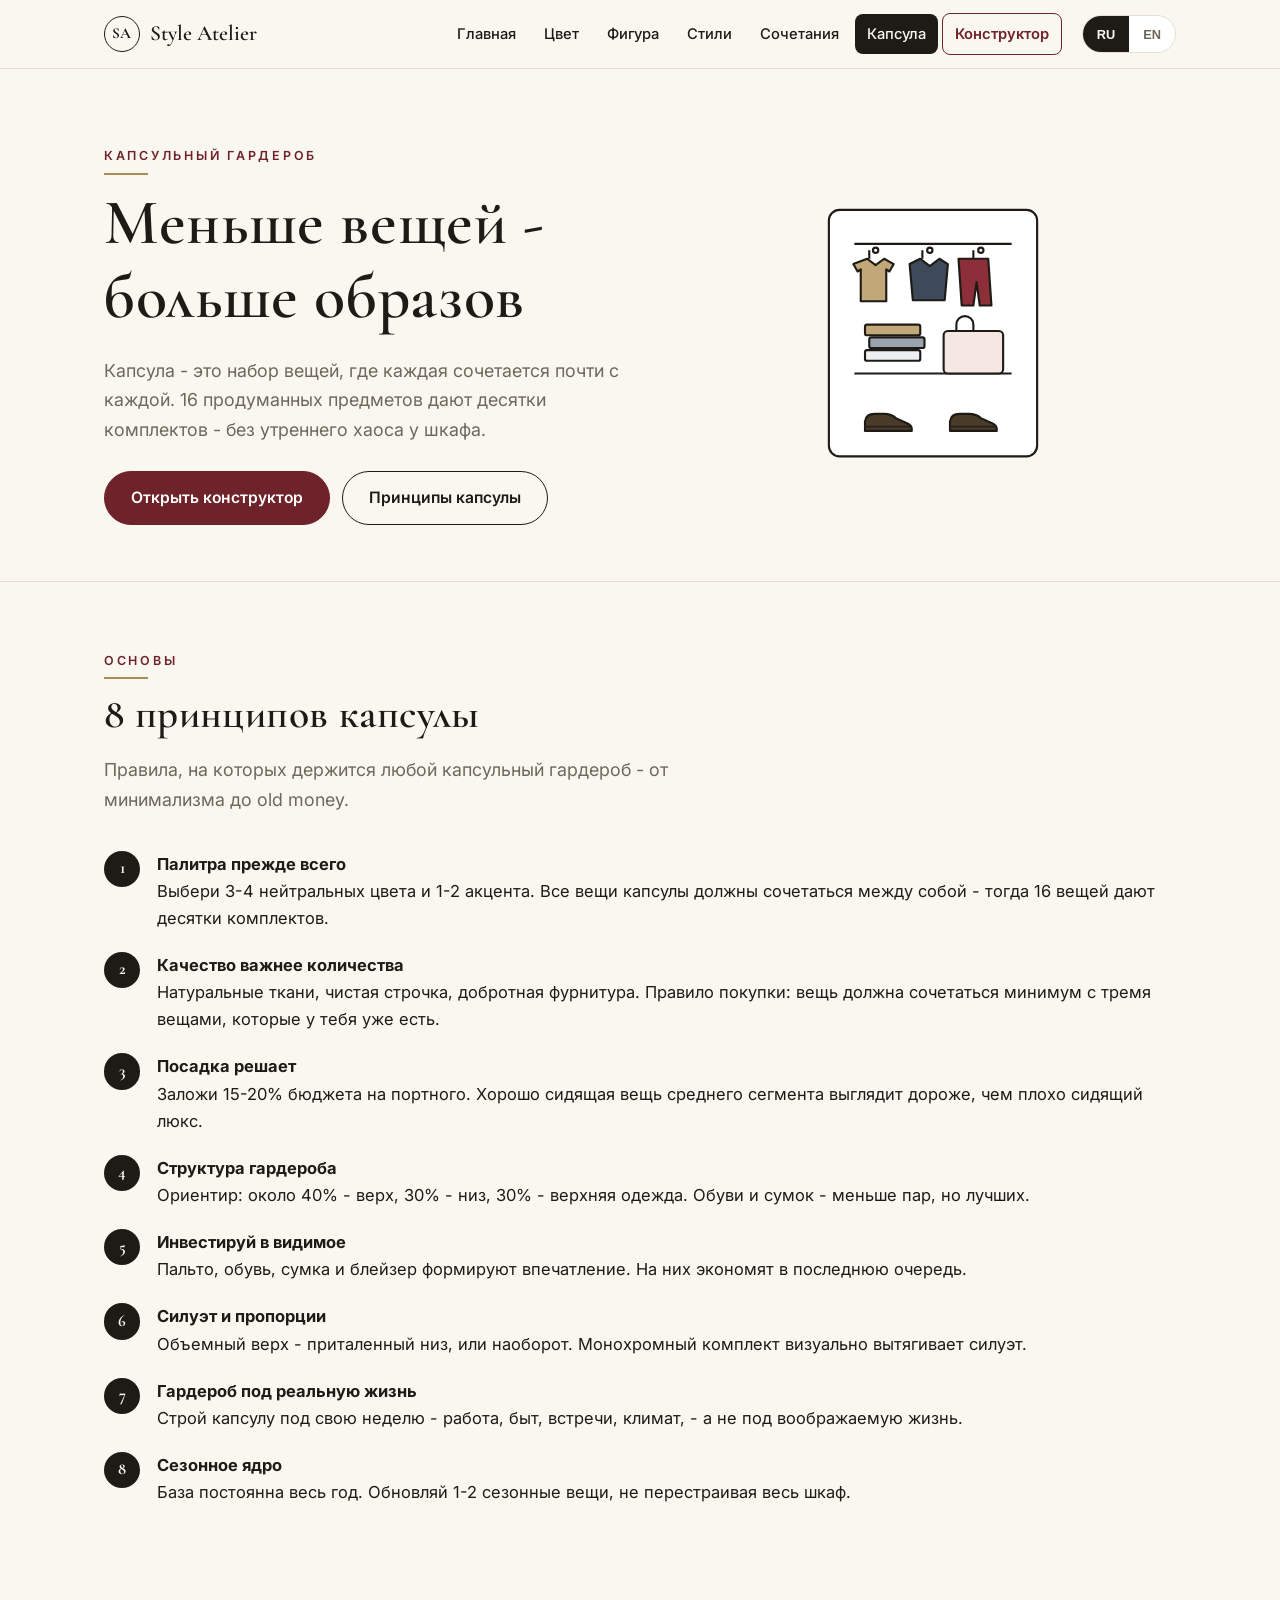
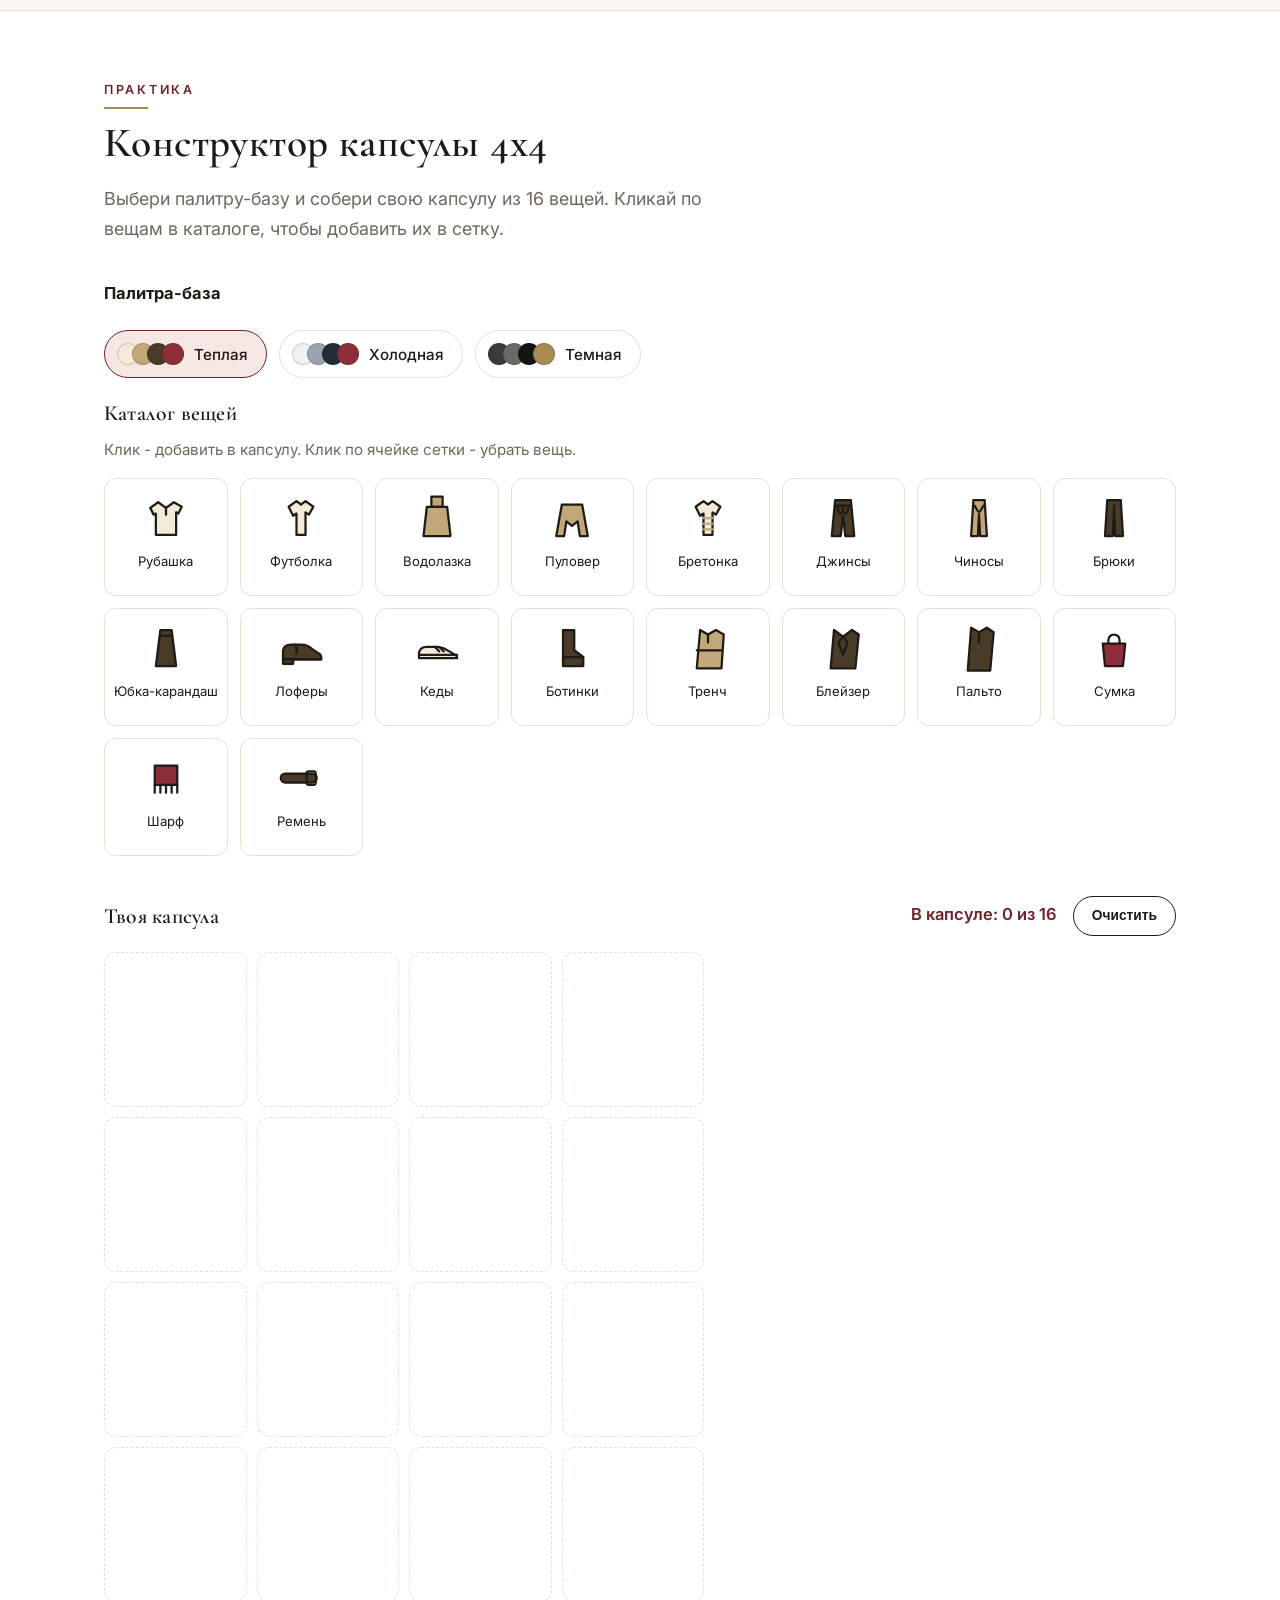
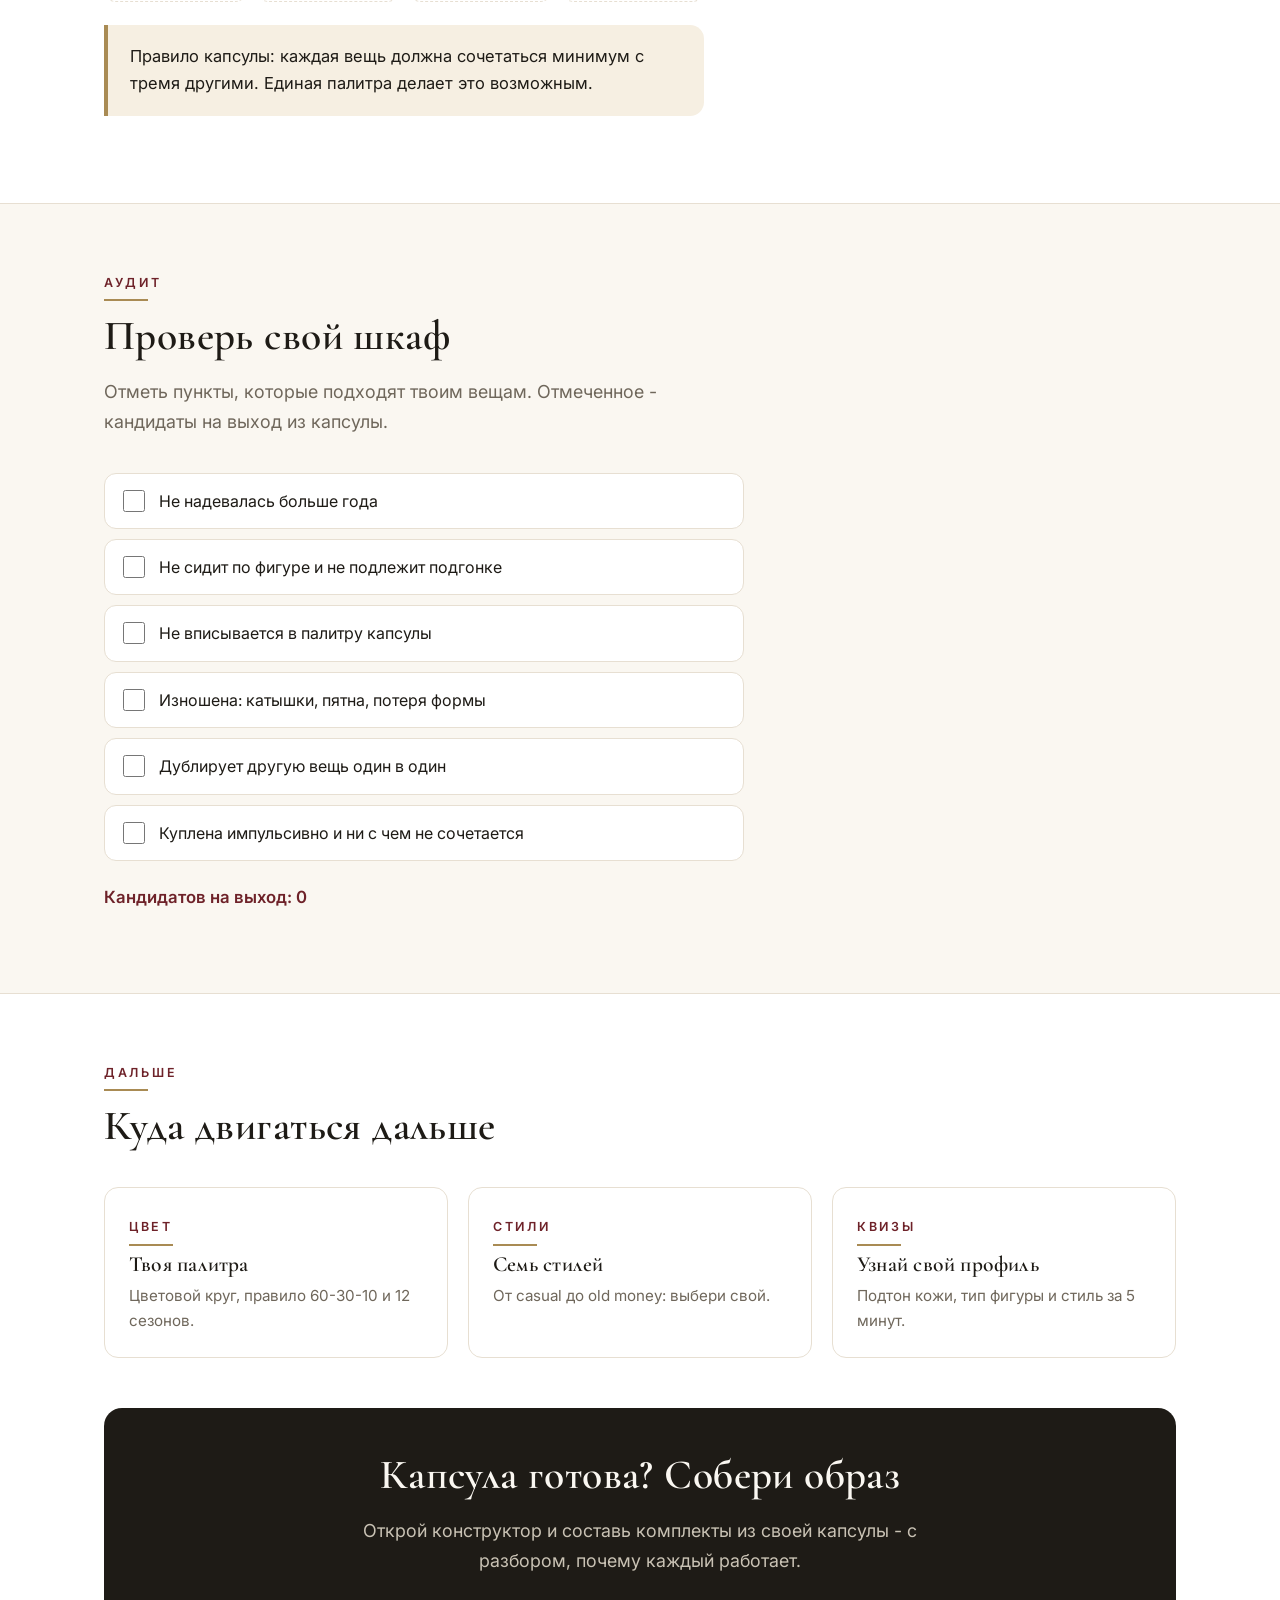
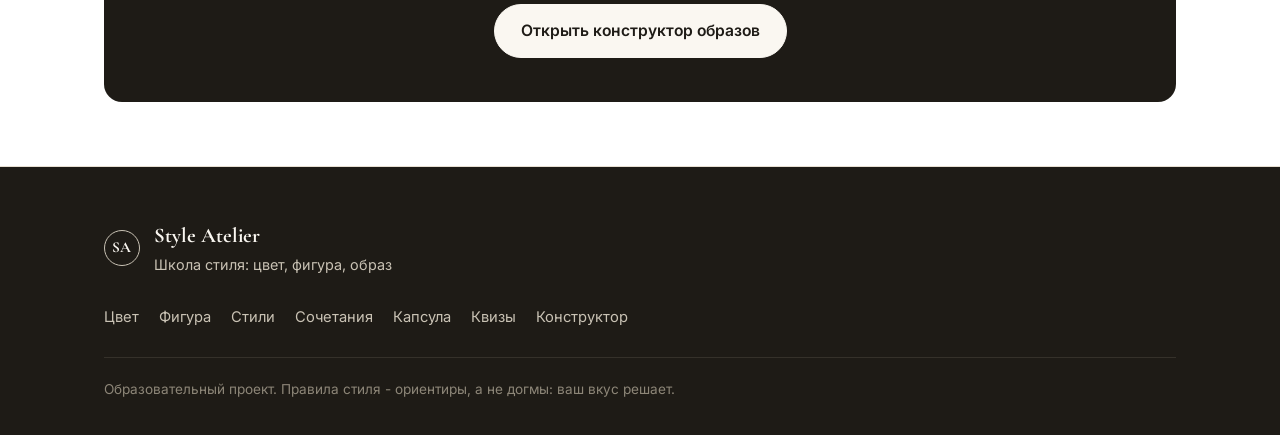
==== commit 4c586b55: "Add files via upload" ====
--- a/capsule.html
+++ b/capsule.html
@@ -106,8 +106,8 @@
           <path d="M182 128v-6a8 8 0 0116 0v6" fill="none"/>
         </g>
         <g stroke="#1E1B16" stroke-width="2" stroke-linejoin="round">
-          <path d="M96 214c0-8 8-12 18-12h10c8 0 14 4 16 10v10H96z" fill="#4A3A28"/>
-          <path d="M176 214c0-8 8-12 18-12h10c8 0 14 4 16 10v10h-44z" fill="#4A3A28"/>
+          <path d="M96 222v-9q1-7 9-7h9q7 0 11 4l11 5q4 2 4 5v2H96z" fill="#4A3A28"/><path d="M96 218h44" stroke="#2A2019" stroke-width="1.6"/>
+          <path d="M176 222v-9q1-7 9-7h9q7 0 11 4l11 5q4 2 4 5v2h-44z" fill="#4A3A28"/><path d="M176 218h44" stroke="#2A2019" stroke-width="1.6"/>
         </g>
       </svg>
     </div>
@@ -396,12 +396,12 @@
   turtle: '<path d="M19 5h10v9H19z"/><path d="M15 14h18l3 26H12z"/>',
   sweater: '<path d="M15 12h18l5 28h-7l-2-13-5 4-5-4-2 13h-7z"/>',
   breton: '<path d="M13 14l7-5 4 3 4-3 7 5-4 7-3-2v20H20V20l-3 2z"/><g fill="none" stroke="var(--gf2)" stroke-width="2"><path d="M20 24h8M20 29h8M20 34h8"/></g>',
-  jeans: '<path d="M17 8h14l3 32h-8l-2-18-2 18h-8z"/><path d="M17 13h14" fill="none"/>',
-  chinos: '<path d="M19 8h10l2 32h-6l-1-20-1 20h-6z"/>',
+  jeans: '<path d="M17 8h14l3 32h-8l-2-18-2 18h-8z"/><path d="M17 13h14M19 13q0 5 3 7M29 13q0 5-3 7M24 13v6" fill="none"/>',
+  chinos: '<path d="M19 8h10l2 32h-6l-1-20-1 20h-6z"/><path d="M20 13l3 5M28 13l-3 5" fill="none"/>',
   trousers: '<path d="M18 8h12l2 32h-7l-1-20-1 20h-7z"/><path d="M24 13v24" fill="none"/>',
   skirt: '<path d="M19 8h10l4 32H15z"/><path d="M19 13h10" fill="none"/>',
-  loafers: '<path d="M8 32c0-4 4-6 10-6h12c4 0 8 2 10 6v4H8z"/><path d="M8 36h32" fill="none"/>',
-  sneakers: '<path d="M8 32c0-4 4-6 10-6h8l10 4c2 1 4 3 4 5v1H8z"/><path d="M23 26l2 3M27 26l2 3" fill="none"/>',
+  loafers: '<path d="M8 34V26q1-5 7-5h9q6 0 10 4l6 4q2 1 2 4v1H8z"/><path d="M8 34h34M19 21q2 4 1 8" fill="none"/><path d="M8 34h9v4H8z"/>',
+  sneakers: '<path d="M8 33v-5q1-5 7-5h10q6 1 10 4l5 3q2 1 2 3H8z"/><path d="M8 30h34M23 24l3 3M27 24l3 3" fill="none"/>',
   boots: '<path d="M16 8h10v18l8 6v8H16z"/><path d="M16 32h18" fill="none"/>',
   trench: '<path d="M17 8l7 4 7-4 7 4-2 30H14z"/><path d="M14 26h22M24 12v7" fill="none"/>',
   blazer: '<path d="M16 8l8 6 8-6 6 4-3 30H13z"/><path d="M24 14l-4 5 4 11 4-11z" fill="none"/>',
